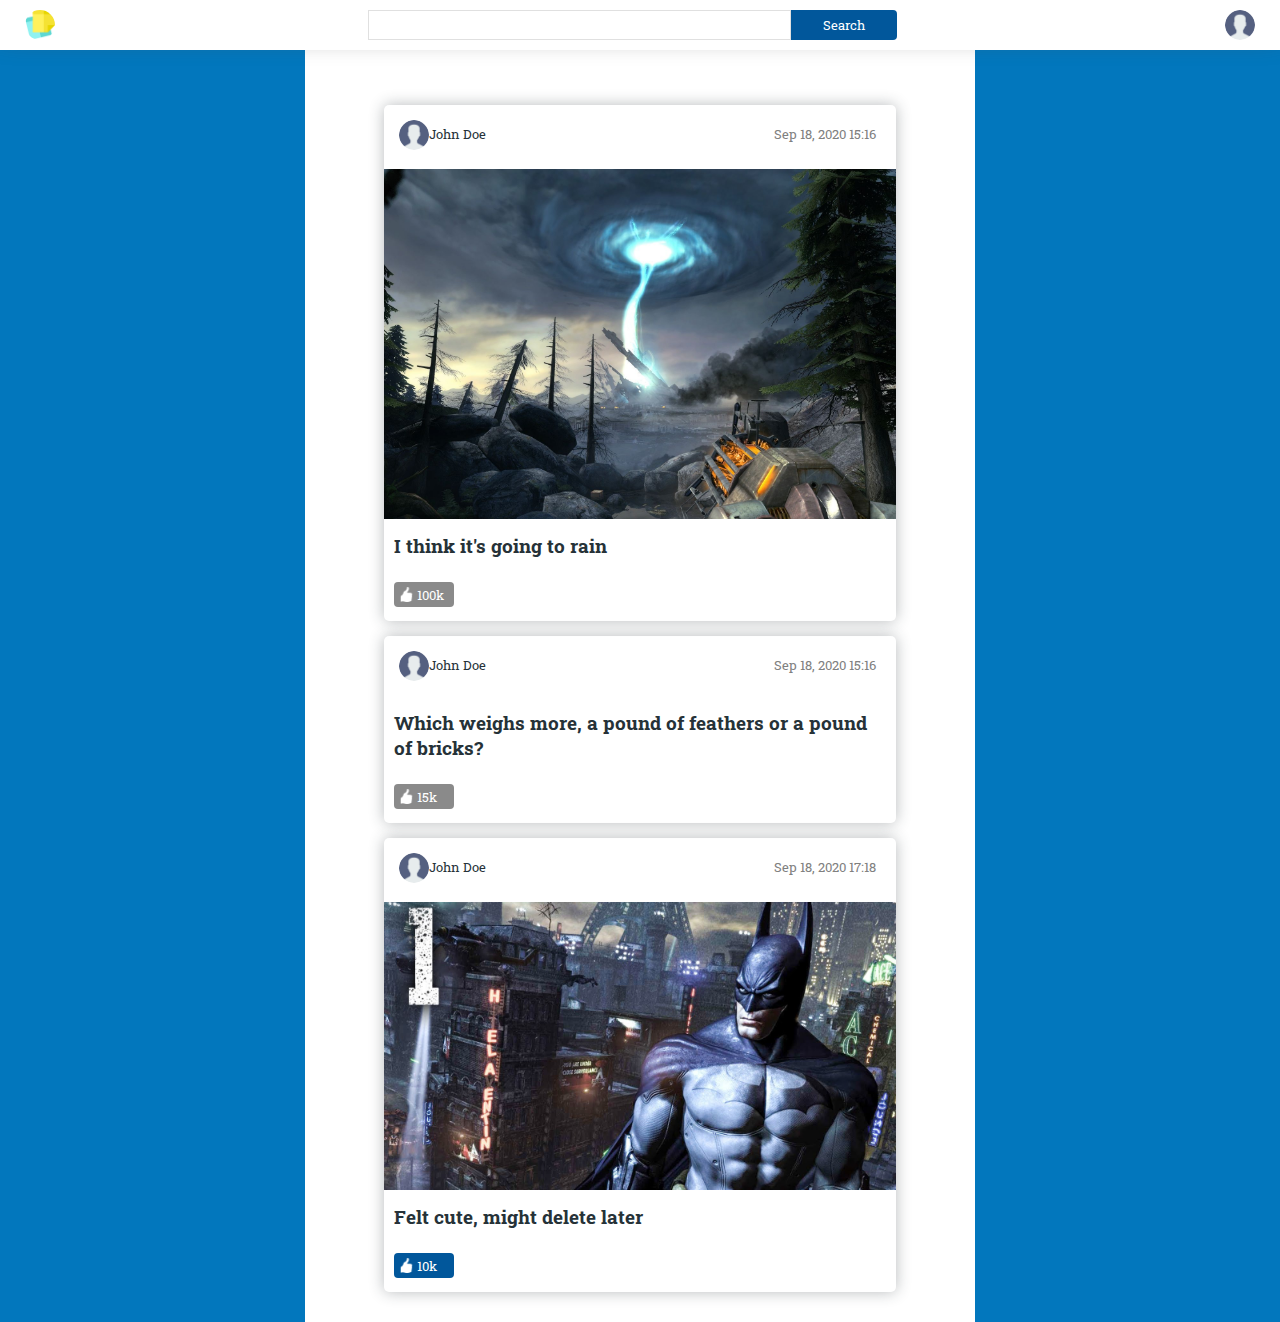
==== index.html @ 23170c5d "initial files" ====
<!DOCTYPE html>
<html lang="en" dir="ltr">
  <head>
    <meta charset="utf-8">
    <link href="https://fonts.googleapis.com/css2?family=Roboto+Slab&display=swap" rel="stylesheet">
    <link rel="stylesheet" href="res/css/style.css">
    <title>postIt! Just Post It</title>
  </head>
  <body>
    <header>
      <nav>
        <div class="logo-container">
          <img src="res/images/logo.png" alt="postIt">
        </div>
        <div class="search-container">
          <input type="text" name="search"><button type="button">Search</button>
        </div>
        <div class="avatar-container">
          <img src="res/images/avatar.png" class="avatar" alt="Me">
        </div>
      </nav>
    </header>
    <section class="main-container">
      <div class="post">
        <div class="post-author">
          <span class="post-author-info">
            <img src="res/images/avatar.png" alt="Post author">
            <small>John Doe</small>
          </span>
          <small>Sep 18, 2020 15:16</small>
        </div>
        <div class="post-image">
          <img src="res/images/posts/1.jpg" alt="">
        </div>
        <div class="post-title">
          <h3>I think it's going to rain</h3>
        </div>
        <div class="post-actions">
          <button type="button" name="like" class="like-button">100k</button>
        </div>
      </div>

      <div class="post">
        <div class="post-author">
          <span class="post-author-info">
            <img src="res/images/avatar.png" alt="Post author">
            <small>John Doe</small>
          </span>
          <small>Sep 18, 2020 15:16</small>
        </div>
        <div class="post-title">
          <h3>Which weighs more, a pound of feathers or a pound of bricks?</h3>
        </div>
        <div class="post-actions">
          <button type="button" name="like" class="like-button">15k</button>
        </div>
      </div>

      <div class="post">
        <div class="post-author">
          <span class="post-author-info">
            <img src="res/images/avatar.png" alt="Post author">
            <small>John Doe</small>
          </span>
          <small>Sep 18, 2020 17:18</small>
        </div>
        <div class="post-image">
          <img src="res/images/posts/2.jpg" alt="">
        </div>
        <div class="post-title">
          <h3>Felt cute, might delete later</h3>
        </div>
        <div class="post-actions">
          <button type="button" name="like" class="like-button liked">10k</button>
        </div>
      </div>

    </section>
  </body>
</html>
---- res/css/style.css ----
* {
    font-family: 'Roboto Slab', serif;
    outline: none;
}

html, body {
    margin: 0;
    padding: 0;
    width: 100%;
    height: 100%;
}

body {
    background-color: #0277bd;
    color: #263238;
}

a {
    color: #40c4ff;
}

.login-page {
    width: 100%;
    height: 100%;
    display: flex;
    justify-content: center;
    align-items: center;
}

#login-container {
    background-image: url(../images/logo.png);
    background-size: 20% auto;
    background-repeat: no-repeat;
    background-position: 15px 15px;
    min-width: 25%;
    padding: 45px 45px;
    background-color: #ffffff;
    box-shadow: 0 0 15px rgba(38, 50, 56, 0.33);
    text-align: center;
}

#login-container form div > input {
    padding: 8px 16px;
    margin: 4px 0;
}

button {
    padding: 8px 16px;
    margin: 4px 0;
    color: #ffffff;
    background-color: #01579b;
    border: none;
    border-radius: 4px;
}

button:hover {
    box-shadow: 0 0 5px rgba(38, 50, 56, 0.7);
    cursor: pointer;
}

header {
    position: fixed;
    width: 100%;
    top: 0;
    z-index: 1;
}

header:hover {
    box-shadow: 0 -20px 30px #4d4d4d;
}

nav {
    display: flex;
    background-color: #ffffff;
    align-items: center;
}

nav div {
    height: 30px;
    flex-grow: 4;
    padding: 10px;
}

nav div img {
    height: 100%;
    width: 30px;
    margin-left: 15px;
    border-radius: 100%;
    object-fit: cover;
    object-position: top center;
}

nav div.search-container > input {
    box-sizing: border-box;
    height: 30px;
    width: 80%;
    margin: 0;
    padding: 5px;
    border: 1px solid #e0e0e0;
}

nav div.search-container > button {
    height: 30px;
    width: 20%;
    margin: 0;
    padding: 5px;
    border-top-left-radius: 0;
    border-bottom-left-radius: 0;
}

nav div.avatar-container {
    margin-right: 15px;
    text-align: right;
}

.main-container {
    width: 50%;
    min-height: 100%;
    margin: auto auto;
    padding: 90px 15px 15px 15px;
    background-color: #ffffff;
}

.post {
    width: 80%;
    margin: 15px auto;
    box-shadow: 0 0 15px rgba(38, 50, 56, 0.33);
    border-radius: 5px;
}

.post .post-author {
    padding: 10px;
}

.post .post-author::after {
    content: "";
    display: block;
    clear: both;
}

.post .post-author .post-author-info {
    float: left;
    position: relative;
    width: 50%;
}

.post .post-author .post-author-info img {
    width: 30px;
    height: 30px;
    border-radius: 100%;
    object-fit: cover;
    object-position: top;
    margin: 5px;
}

.post .post-author .post-author-info small {
    position: absolute;
    top: 10px;
    left: 35px;
}

.post .post-author .post-author-info + small {
    float: right;
    color: grey;
    padding: 10px;
}

.post .post-image img, video {
    width: 100%;
    min-height: 150px;
    max-height: 350px;
    object-fit: cover;
    object-position: top center;
}

.post .post-title {
    padding: 10px;
}

.post .post-title h3 {
    display: inline;
}

.post .post-title ~ .post-actions {
    padding: 10px;
}

.like-button {
    background-image: url(../images/like.png);
    background-size: 15px;
    background-repeat: no-repeat;
    background-position: 5px center;
    background-color: #8a8a8a;
    width: 60px;
    height: 25px;
    padding-left: 23px;
    line-height: 10px;
    text-align: left;
    border: none;
}

.like-button.liked {
    background-color: #01579b;
}
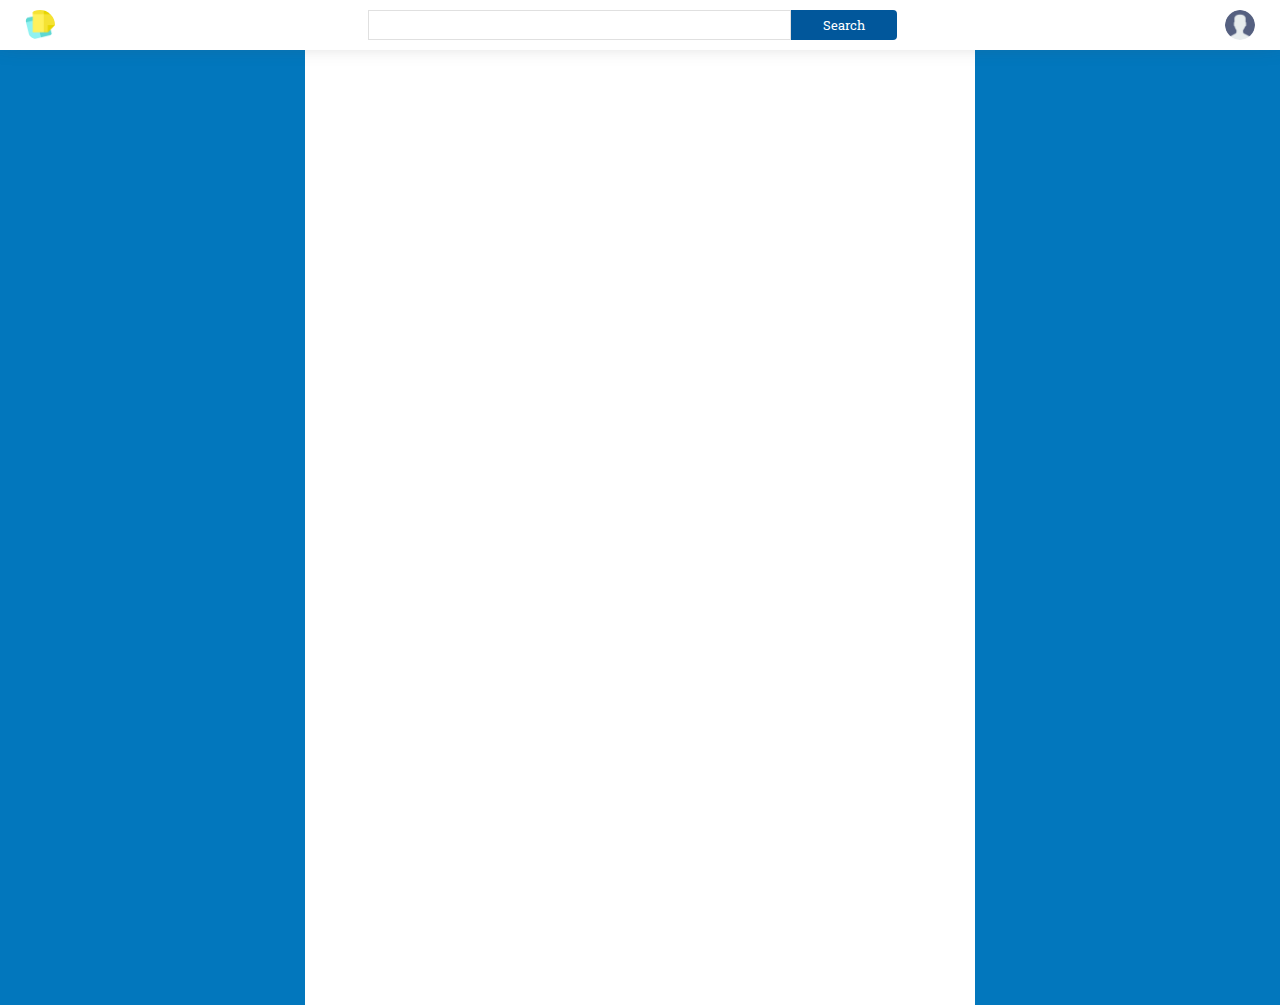
==== commit 7efb66b3: "Made like button interactive." ====
--- a/index.html
+++ b/index.html
@@ -4,6 +4,10 @@
     <meta charset="utf-8">
     <link href="https://fonts.googleapis.com/css2?family=Roboto+Slab&display=swap" rel="stylesheet">
     <link rel="stylesheet" href="res/css/style.css">
+    <script src="https://ajax.googleapis.com/ajax/libs/jquery/3.5.1/jquery.min.js"></script>
+    <script src="res/js/user.js"></script>
+    <script src="res/js/script.js"></script>
+    <script src="res/js/index.js"></script>
     <title>postIt! Just Post It</title>
   </head>
   <body>
@@ -16,65 +20,16 @@
           <input type="text" name="search"><button type="button">Search</button>
         </div>
         <div class="avatar-container">
-          <img src="res/images/avatar.png" class="avatar" alt="Me">
+          <img id ="avatar" src="res/images/avatar.png" class="avatar" alt="Me">
         </div>
       </nav>
+      <div id="user-dropdown">
+        <h3 id="user-name"></h3>
+        <h3 id="user-email"></h3>
+        <a href="browse.html">Browse</a><br>
+        <a href="login.html">Log Out</a>
+      </div>
     </header>
-    <section class="main-container">
-      <div class="post">
-        <div class="post-author">
-          <span class="post-author-info">
-            <img src="res/images/avatar.png" alt="Post author">
-            <small>John Doe</small>
-          </span>
-          <small>Sep 18, 2020 15:16</small>
-        </div>
-        <div class="post-image">
-          <img src="res/images/posts/1.jpg" alt="">
-        </div>
-        <div class="post-title">
-          <h3>I think it's going to rain</h3>
-        </div>
-        <div class="post-actions">
-          <button type="button" name="like" class="like-button">100k</button>
-        </div>
-      </div>
-
-      <div class="post">
-        <div class="post-author">
-          <span class="post-author-info">
-            <img src="res/images/avatar.png" alt="Post author">
-            <small>John Doe</small>
-          </span>
-          <small>Sep 18, 2020 15:16</small>
-        </div>
-        <div class="post-title">
-          <h3>Which weighs more, a pound of feathers or a pound of bricks?</h3>
-        </div>
-        <div class="post-actions">
-          <button type="button" name="like" class="like-button">15k</button>
-        </div>
-      </div>
-
-      <div class="post">
-        <div class="post-author">
-          <span class="post-author-info">
-            <img src="res/images/avatar.png" alt="Post author">
-            <small>John Doe</small>
-          </span>
-          <small>Sep 18, 2020 17:18</small>
-        </div>
-        <div class="post-image">
-          <img src="res/images/posts/2.jpg" alt="">
-        </div>
-        <div class="post-title">
-          <h3>Felt cute, might delete later</h3>
-        </div>
-        <div class="post-actions">
-          <button type="button" name="like" class="like-button liked">10k</button>
-        </div>
-      </div>
-
-    </section>
+    <section class="main-container"></section>
   </body>
 </html>
--- a/res/css/style.css
+++ b/res/css/style.css
@@ -65,7 +65,7 @@
     z-index: 1;
 }
 
-header:hover {
+nav:hover {
     box-shadow: 0 -20px 30px #4d4d4d;
 }
 
@@ -202,3 +202,9 @@
 .like-button.liked {
     background-color: #01579b;
 }
+
+#user-dropdown {
+    background-color: #fff;
+    display: none;
+    float: right;
+}